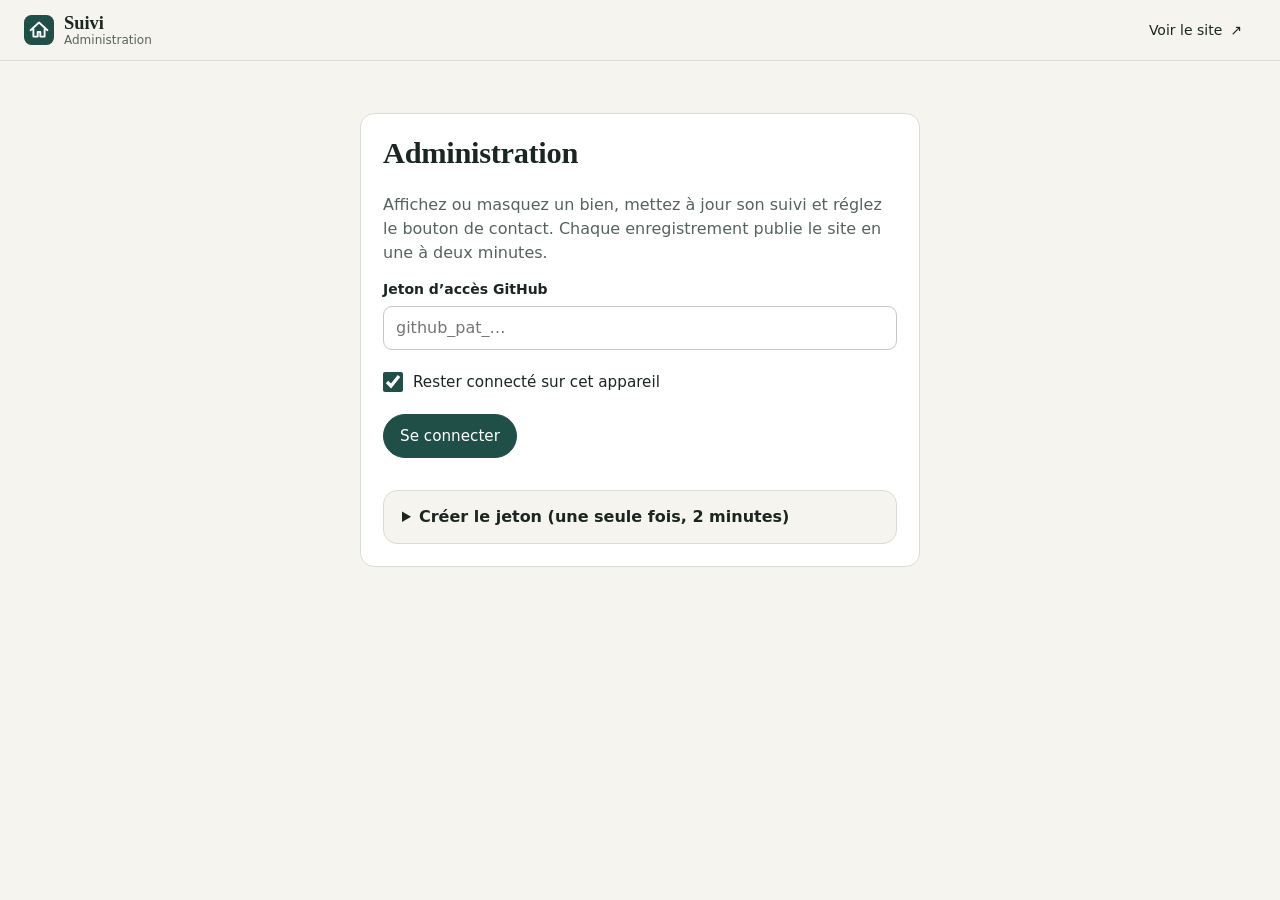
==== admin/index.html @ d8e326e4 "Refondre le comparateur : galerie, fiches partageables, plan, suivi et administration - Photos sorti" ====
<!doctype html>
<html lang="fr">
<head>
<meta charset="utf-8">
<meta name="viewport" content="width=device-width, initial-scale=1, viewport-fit=cover">
<meta name="robots" content="noindex, nofollow, noarchive">
<meta name="referrer" content="no-referrer">
<meta http-equiv="Content-Security-Policy" content="default-src 'self'; script-src 'self'; connect-src 'self' https://api.github.com; style-src 'self' https://fonts.googleapis.com; font-src https://fonts.gstatic.com; img-src 'self' data:; base-uri 'none'; form-action 'none'">
<title>Suivi · Administration</title>
<meta name="theme-color" content="#1f4f46">
<link rel="icon" href="../assets/favicon.svg" type="image/svg+xml">
<link rel="preconnect" href="https://fonts.googleapis.com">
<link rel="preconnect" href="https://fonts.gstatic.com" crossorigin>
<link rel="stylesheet" href="https://fonts.googleapis.com/css2?family=Fraunces:opsz,wght@9..144,500;9..144,600&family=Inter:wght@400;500;600&display=swap">
<link rel="stylesheet" href="../assets/style.css?v=202611111314">
<link rel="stylesheet" href="../assets/admin.css?v=202611111314">
</head>
<body class="admin">
<header class="top">
  <div class="wrap top-in">
    <a class="brand" href="../" aria-label="Suivi, retour au site">
      <svg viewBox="0 0 32 32" width="30" height="30" aria-hidden="true"><rect width="32" height="32" rx="8" fill="currentColor"/><path d="M7 16.2 16 8l9 8.200M10 14.600V23h4.600v-5h2.800v5H22v-8.400" fill="none" stroke="#fff" stroke-width="2" stroke-linecap="round" stroke-linejoin="round"/></svg>
      <span><b>Suivi</b><small>Administration</small></span>
    </a>
    <a class="btn ghost small" href="../" target="_blank" rel="noopener">Voir le site <span aria-hidden="true">↗</span></a>
    <button type="button" class="btn small" id="logout" hidden>Se déconnecter</button>
  </div>
</header>

<main class="wrap a-main">
  <section id="login" class="a-card" hidden>
    <h1>Administration</h1>
    <p class="lead small">Affichez ou masquez un bien, mettez à jour son suivi et réglez le bouton de contact. Chaque enregistrement publie le site en une à deux minutes.</p>
    <form id="login-form" class="a-form">
      <label class="fld" for="token">Jeton d’accès GitHub
        <input type="password" id="token" autocomplete="off" spellcheck="false" placeholder="github_pat_…" required>
      </label>
      <label class="optline"><input type="checkbox" id="remember" checked><span>Rester connecté sur cet appareil</span></label>
      <p class="a-err" id="login-err" role="alert" hidden></p>
      <button type="submit" class="btn primary" id="login-go">Se connecter</button>
    </form>
    <details class="fold">
      <summary>Créer le jeton (une seule fois, 2 minutes)</summary>
      <div class="foldbody">
        <ol class="qlist">
          <li>Connectez-vous à GitHub avec le compte propriétaire du dépôt <b>TheNathorus/suivi</b>.</li>
          <li>Ouvrez <b>Settings</b>, <b>Developer settings</b>, <b>Personal access tokens</b>, <b>Fine-grained tokens</b>, puis <b>Generate new token</b>.</li>
          <li>Nom : « Suivi admin ». Expiration : celle que vous voulez (un an au plus).</li>
          <li><b>Repository access</b> : « Only select repositories », puis choisissez <b>suivi</b>.</li>
          <li><b>Permissions</b>, <b>Repository permissions</b>, <b>Contents</b> : « Read and write ». Rien d’autre.</li>
          <li>Générez le jeton, copiez-le et collez-le ci-dessus.</li>
        </ol>
        <p class="note">Le jeton reste dans ce navigateur et n’est envoyé qu’à GitHub. Sans lui, personne ne peut modifier le site depuis cette page. Vous pouvez le révoquer à tout moment dans GitHub.</p>
      </div>
    </details>
  </section>

  <div id="app" hidden>
    <div class="a-head">
      <div>
        <h1>Biens publiés</h1>
        <p class="lead small" id="a-sum"></p>
      </div>
      <div class="a-tools">
        <label class="vh" for="a-q">Rechercher un bien</label>
        <input type="search" id="a-q" placeholder="Rechercher un bien" autocomplete="off">
      </div>
    </div>
    <ul class="a-list" id="a-list"></ul>

    <section class="a-card" aria-labelledby="contact-t">
      <h2 id="contact-t">Bouton « Proposer une visite »</h2>
      <p class="note">Le bouton apparaît sur le site dès qu’une adresse ou un numéro est renseigné. Attention : ce contact devient public.</p>
      <div class="a-two">
        <label class="fld" for="c-email">Adresse e-mail
          <input type="email" id="c-email" autocomplete="off" placeholder="prenom@exemple.fr">
        </label>
        <label class="fld" for="c-tel">Téléphone (si pas d’e-mail)
          <input type="tel" id="c-tel" autocomplete="off" placeholder="06 00 00 00 00">
        </label>
      </div>
    </section>
  </div>
</main>

<div class="cbar a-save" id="savebar" hidden>
  <div class="wrap cbar-in">
    <p id="save-msg" aria-live="polite"></p>
    <div class="cbar-act">
      <button type="button" class="btn ghost small" id="cancel">Annuler</button>
      <button type="button" class="btn primary" id="save">Publier</button>
    </div>
  </div>
</div>
<div class="toast" id="toast" role="status" hidden></div>

<script src="../assets/data.js?v=202611111314"></script>
<script src="../assets/admin.js?v=202611111314"></script>
</body>
</html>
---- assets/style.css ----
/* Suivi : feuille de style. Mobile d'abord, panneau de filtres en colonne à partir de 961 px. */
:root{
  --bg:#f6f4ef;--surface:#fff;--surface2:#eef1ec;--fg:#1b2622;--muted:#56635d;--line:#d9ddd6;--line2:#c3c9c1;
  --accent:#1f4f46;--accent-h:#17403a;--accent-fg:#fff;--accent-soft:#dfece7;
  --ok:#17653d;--ok-bg:#dff1e5;--chk:#7a4d05;--chk-bg:#fbeecb;--no:#9b2f27;--no-bg:#f8dfdc;
  --shadow:0 1px 2px rgba(20,40,32,.06),0 8px 24px rgba(20,40,32,.08);--shadow-lg:0 20px 60px rgba(15,30,25,.28);
  --r:14px;--r-s:9px;--top:60px;
  --fh:'Fraunces',Georgia,'Times New Roman',serif;--fb:'Inter',system-ui,-apple-system,'Segoe UI',Roboto,sans-serif;
}
@media (prefers-color-scheme:dark){:root{
  --bg:#111815;--surface:#1a2420;--surface2:#222e29;--fg:#e6ece8;--muted:#9fada6;--line:#2e3a35;--line2:#3d4b45;
  --accent:#7cc9b8;--accent-h:#93d6c7;--accent-fg:#0d1a16;--accent-soft:#1d362f;
  --ok:#74d69d;--ok-bg:#1b3a29;--chk:#f0c35a;--chk-bg:#3a2f13;--no:#f39289;--no-bg:#3f201d;
  --shadow:0 1px 2px rgba(0,0,0,.3),0 8px 24px rgba(0,0,0,.35);--shadow-lg:0 20px 60px rgba(0,0,0,.6);color-scheme:dark}}
*,*::before,*::after{box-sizing:border-box}
[hidden]{display:none!important}
html{-webkit-text-size-adjust:100%;scroll-behavior:smooth;scroll-padding-top:calc(var(--top) + 12px)}
body{margin:0;background:var(--bg);color:var(--fg);font:400 16px/1.5 var(--fb);-webkit-font-smoothing:antialiased}
body.modal{overflow:hidden}
body.has-cbar{padding-bottom:88px}
h1,h2,h3,h4,p,ul,ol,dl,dd,figure{margin:0}
ul,ol{padding:0;list-style:none}
img{display:block;max-width:100%}
a{color:var(--accent)}
button,input,select,textarea{font:inherit;color:inherit}
h1,h2{font-family:var(--fh);font-weight:600;letter-spacing:-.01em;line-height:1.15}
h1{font-size:clamp(1.75rem,1.1rem + 2.6vw,2.75rem)}
h2{font-size:clamp(1.4rem,1.1rem + 1.2vw,1.9rem)}
h3{font-size:1.05rem;font-weight:600;line-height:1.3}
.wrap{width:100%;max-width:1320px;margin:0 auto;padding:0 16px}
.vh{position:absolute!important;width:1px;height:1px;overflow:hidden;clip:rect(0 0 0 0);white-space:nowrap}
.muted{color:var(--muted)}
.note{font-size:.875rem;color:var(--muted);max-width:75ch}
.skip{position:absolute;left:8px;top:-60px;z-index:100;background:var(--accent);color:var(--accent-fg);padding:10px 14px;border-radius:8px}
.skip:focus{top:8px}
:focus-visible{outline:3px solid var(--accent);outline-offset:2px;border-radius:6px}
@media (prefers-reduced-motion:reduce){html{scroll-behavior:auto}*{transition:none!important;animation:none!important}}

/* boutons et champs */
.btn{display:inline-flex;align-items:center;justify-content:center;gap:8px;min-height:44px;padding:0 16px;border:1px solid var(--line2);border-radius:999px;background:var(--surface);color:var(--fg);font-weight:500;font-size:.95rem;text-decoration:none;cursor:pointer;white-space:nowrap;transition:background .15s,border-color .15s}
.btn:hover{border-color:var(--accent);background:var(--accent-soft)}
.btn.primary{background:var(--accent);border-color:var(--accent);color:var(--accent-fg)}
.btn.primary:hover{background:var(--accent-h);border-color:var(--accent-h)}
.btn.ghost{border-color:transparent;background:transparent}
.btn.ghost:hover{background:var(--surface2)}
.btn.small{min-height:38px;padding:0 13px;font-size:.875rem}
.btn:disabled{opacity:.45;cursor:not-allowed}
.btn[aria-pressed="true"]{background:var(--accent-soft);border-color:var(--accent);color:var(--accent)}
.badge{display:inline-grid;place-items:center;min-width:20px;height:20px;padding:0 6px;border-radius:999px;background:var(--accent);color:var(--accent-fg);font-size:.75rem;font-weight:600}
.link{background:none;border:0;padding:6px 4px;color:var(--accent);text-decoration:underline;cursor:pointer;font-size:.875rem}
select,input[type=search],input[type=text],input[type=email],input[type=tel],input[type=password],textarea{width:100%;min-height:44px;padding:9px 12px;border:1px solid var(--line2);border-radius:var(--r-s);background:var(--surface)}
select{appearance:none;padding-right:34px;background-image:url("data:image/svg+xml,%3Csvg xmlns='http://www.w3.org/2000/svg' width='12' height='8'%3E%3Cpath d='M1 1.5 6 6.500l5-5' fill='none' stroke='%2356635d' stroke-width='1.800' stroke-linecap='round'/%3E%3C/svg%3E");background-repeat:no-repeat;background-position:right 12px center}
input[type=range]{width:100%;accent-color:var(--accent);min-height:32px}
input[type=checkbox]{width:20px;height:20px;accent-color:var(--accent);flex:none;margin:0}

/* en-tête */
.top{position:sticky;top:0;z-index:30;background:color-mix(in srgb,var(--bg) 88%,transparent);backdrop-filter:blur(10px);border-bottom:1px solid var(--line)}
.top-in{display:flex;align-items:center;gap:16px;height:var(--top)}
.brand{display:flex;align-items:center;gap:10px;color:var(--accent);text-decoration:none;margin-right:auto}
.brand span{display:flex;flex-direction:column;line-height:1.15;color:var(--fg)}
.brand b{font-family:var(--fh);font-size:1.15rem;font-weight:600}
.brand small{font-size:.75rem;color:var(--muted)}
.nav{display:none;gap:4px}
.nav a{padding:10px 12px;border-radius:999px;color:var(--fg);text-decoration:none;font-size:.95rem}
.nav a:hover{background:var(--surface2)}
.top .btn{min-height:40px}

/* accroche */
.hero{padding:28px 0 22px}
.eyebrow{font-size:.8rem;letter-spacing:.06em;text-transform:uppercase;color:var(--muted);font-weight:600;margin-bottom:10px}
.lead{margin-top:12px;max-width:62ch;color:var(--muted);font-size:1.05rem}
.lead.small{font-size:1rem;margin-top:8px}
.stats{display:flex;flex-wrap:wrap;gap:8px;margin-top:18px}
.stats li{padding:7px 14px;border:1px solid var(--line);border-radius:999px;background:var(--surface);font-size:.9rem;color:var(--muted)}
.stats b{color:var(--fg);font-weight:600}

/* mise en page biens */
.layout{display:block;padding-bottom:40px}
.rbar{position:sticky;top:var(--top);z-index:20;display:flex;flex-wrap:wrap;align-items:center;gap:10px;padding:10px 0;background:var(--bg);border-bottom:1px solid var(--line)}
.count{font-size:.95rem;color:var(--muted);margin-right:auto}
.count b{color:var(--fg);font-size:1.05rem}
.rbar-tools{display:contents}
.rbar #f-open{order:1}.rbar .sort{order:1}.rbar .count{order:2}.rbar .seg{order:2}
.rbar .btn{min-height:42px}
.sort{flex:1;min-width:150px}
.sort select{min-height:42px;border-radius:999px;padding-left:14px}
.seg{display:inline-flex;border:1px solid var(--line2);border-radius:999px;background:var(--surface);padding:3px;flex:none}
.seg button{border:0;background:transparent;border-radius:999px;min-height:36px;padding:0 13px;font-size:.875rem;font-weight:500;cursor:pointer;color:var(--muted)}
.seg button[aria-pressed="true"]{background:var(--accent);color:var(--accent-fg)}
.active{display:flex;flex-wrap:wrap;gap:6px;padding:12px 0 0;align-items:center}
.tag{display:inline-flex;align-items:center;gap:8px;min-height:34px;padding:0 10px 0 12px;border:1px solid var(--accent);border-radius:999px;background:var(--accent-soft);color:var(--accent);font-size:.85rem;font-weight:500;cursor:pointer}
.tag span{font-size:.7rem}
#out{padding-top:16px}
.empty{padding:40px 20px;text-align:center;border:1px dashed var(--line2);border-radius:var(--r);color:var(--muted);display:grid;gap:10px;justify-items:center}
.empty b{color:var(--fg)}

/* filtres : tiroir sur mobile */
.filters{position:fixed;inset:auto 0 0 0;z-index:60;max-height:88dvh;display:flex;flex-direction:column;background:var(--surface);border-radius:20px 20px 0 0;box-shadow:var(--shadow-lg);transform:translateY(105%);visibility:hidden;transition:transform .25s ease,visibility .25s}
.filters.open{transform:none;visibility:visible}
.scrim{position:fixed;inset:0;z-index:55;background:rgba(10,20,16,.5)}
.f-head{display:flex;align-items:center;justify-content:space-between;padding:14px 16px 10px;border-bottom:1px solid var(--line)}
.f-head h3{font-family:var(--fh);font-size:1.25rem}
.f-body{display:grid;gap:16px;padding:16px;overflow:auto;overscroll-behavior:contain}
.f-foot{display:flex;gap:10px;padding:12px 16px calc(12px + env(safe-area-inset-bottom));border-top:1px solid var(--line)}
.f-foot .btn.primary{flex:1}
.fld{display:grid;gap:6px;font-size:.875rem;font-weight:600}
.fld-top{display:flex;justify-content:space-between;align-items:baseline}
.fld output{font-weight:600;color:var(--accent)}
.fld>select,.fld>input{font-weight:400;font-size:1rem}
.fld-row{display:grid;grid-template-columns:1fr 1fr;gap:10px}
.checks{border:0;padding:0;margin:0;display:grid;gap:2px}
.checks legend{font-size:.875rem;font-weight:600;padding:0;margin-bottom:4px}
.checks label,.optline{display:flex;align-items:center;gap:10px;min-height:40px;font-size:.95rem;cursor:pointer}

/* cartes */
.cards{display:grid;grid-template-columns:1fr;gap:18px}
.card{background:var(--surface);border:1px solid var(--line);border-radius:var(--r);overflow:hidden;display:flex;flex-direction:column;box-shadow:var(--shadow);transition:border-color .15s}
.card.sel{border-color:var(--accent);box-shadow:0 0 0 2px var(--accent),var(--shadow)}
.card.off .car-slide img{filter:grayscale(1);opacity:.55}
.card.off .chead h3,.card.off .cprice b{color:var(--muted)}
.car{position:relative;aspect-ratio:3/2;background:var(--surface2);flex:none;width:100%}
.car-track{position:absolute;inset:0;display:flex;overflow-x:auto;scroll-snap-type:x mandatory;scrollbar-width:none;overscroll-behavior-x:contain}
.car-track::-webkit-scrollbar{display:none}
.car-slide{flex:0 0 100%;scroll-snap-align:start;height:100%}
.car-slide img{width:100%;height:100%;object-fit:cover}
.car-nav{position:absolute;top:50%;transform:translateY(-50%);width:38px;height:38px;border-radius:50%;border:0;background:rgba(255,255,255,.92);color:#1b2622;font-size:1.4rem;line-height:1;cursor:pointer;display:grid;place-items:center;box-shadow:0 2px 8px rgba(0,0,0,.25);padding:0 0 3px}
.car-nav.prev{left:10px}.car-nav.next{right:10px}
.car-nav[hidden]{display:none}
.car-dots{position:absolute;left:0;right:0;bottom:10px;display:flex;justify-content:center;gap:6px;pointer-events:none}
.car-dots i{width:7px;height:7px;border-radius:50%;background:rgba(255,255,255,.55);box-shadow:0 0 2px rgba(0,0,0,.4)}
.car-dots i.on{background:#fff}
.car-top{position:absolute;left:10px;right:10px;top:10px;display:flex;justify-content:space-between;align-items:flex-start;pointer-events:none}
.pill{background:rgba(255,255,255,.95);color:#1b2622;border-radius:999px;padding:4px 10px;font-size:.8rem;font-weight:500;box-shadow:0 1px 4px rgba(0,0,0,.2)}
.pill b{font-size:.95rem;font-weight:700;color:#1f4f46}
.statut{display:inline-flex;align-items:center;gap:6px;border-radius:999px;padding:4px 10px;font-size:.78rem;font-weight:600;background:#fff;color:#1b2622;box-shadow:0 1px 4px rgba(0,0,0,.2);white-space:nowrap}
.statut::before{content:"";width:8px;height:8px;border-radius:50%;background:#7b8a84}
.s-questions::before{background:#c98a0b}.s-visite::before{background:#2a6fdb}.s-vu::before{background:#17803f}.s-ecarte::before{background:#b3362c}
td .statut,.f-meta .statut,.cmpt .statut{box-shadow:none;border:1px solid var(--line2);background:var(--surface);color:var(--fg)}
.cbody{display:flex;flex-direction:column;gap:12px;padding:16px;flex:1}
.chead{display:flex;justify-content:space-between;gap:12px;align-items:flex-start}
.chead h3{font-family:var(--fh);font-size:1.3rem;font-weight:600}
.chead h3 a{color:inherit;text-decoration:none}
.chead h3 a:hover{text-decoration:underline}
.ctype{font-size:.85rem;color:var(--muted);margin-top:2px}
.cprice{text-align:right;flex:none}
.cprice b{display:block;font-size:1.25rem;font-weight:600;white-space:nowrap}
.cprice span{font-size:.8rem;color:var(--muted);white-space:nowrap}
.cfacts{display:flex;flex-wrap:wrap;align-items:center;gap:6px 14px;font-size:.95rem;font-weight:500}
.cnotes{font-size:.9rem;color:var(--muted);display:-webkit-box;-webkit-line-clamp:2;-webkit-box-orient:vertical;overflow:hidden}
.cact{display:flex;align-items:center;justify-content:space-between;gap:10px;margin-top:auto;padding-top:4px}
.cmp{display:inline-flex;align-items:center;gap:8px;min-height:44px;padding:0 4px;font-size:.9rem;font-weight:500;cursor:pointer}

/* pastilles */
.chips{display:flex;flex-wrap:wrap;gap:6px}
.chip{display:inline-flex;align-items:center;gap:6px;padding:3px 9px;border-radius:7px;font-size:.8rem;font-weight:500;line-height:1.35}
.chip .sym{font-weight:700;font-size:.75rem}
.chip.ok{background:var(--ok-bg);color:var(--ok)}.chip.chk{background:var(--chk-bg);color:var(--chk)}.chip.no{background:var(--no-bg);color:var(--no)}
.dpe{display:inline-block;padding:2px 9px 2px 8px;border-radius:5px 12px 12px 5px;font-size:.78rem;font-weight:700;color:#10231c;white-space:nowrap}
.dpe-A{background:#00a06d;color:#fff}.dpe-B{background:#50b053}.dpe-C{background:#a5cc74}.dpe-D{background:#f4e70f}.dpe-E{background:#f0b50f}.dpe-F{background:#eb8235}.dpe-G{background:#d7221f;color:#fff}

/* tableau */
.tablewrap,.cmpwrap{overflow:auto;border:1px solid var(--line);border-radius:var(--r);background:var(--surface);-webkit-overflow-scrolling:touch}
table{border-collapse:collapse;width:100%;font-size:.9rem}
.tablewrap th,.tablewrap td{padding:11px 12px;text-align:left;border-bottom:1px solid var(--line);white-space:nowrap;vertical-align:middle}
.tablewrap thead th{position:sticky;top:0;background:var(--surface2);font-size:.75rem;text-transform:uppercase;letter-spacing:.05em;color:var(--muted);z-index:2}
.tablewrap thead button{all:unset;cursor:pointer;font:inherit;letter-spacing:inherit;text-transform:inherit;color:inherit;padding:6px 0}
.tablewrap thead th[aria-sort] button{color:var(--fg)}
.tablewrap tbody tr:last-child>*{border-bottom:0}
.tablewrap tbody tr:hover>*{background:var(--surface2)}
.tablewrap .name{position:sticky;left:0;background:var(--surface);z-index:1;font-weight:600;box-shadow:1px 0 0 var(--line)}
.tablewrap tr.off td,.tablewrap tr.off .name a{color:var(--muted)}
.num{text-align:right!important;font-variant-numeric:tabular-nums}
.ctr{text-align:center!important}

/* plan */
.mapwrap{display:grid;gap:12px}
#map{height:min(68vh,620px);min-height:380px;border:1px solid var(--line);border-radius:var(--r);background:var(--surface2);z-index:0}
.pin{display:grid;place-items:center;width:34px;height:34px;border-radius:50%;background:#1f4f46;color:#fff;font:700 15px/1 var(--fb);border:3px solid #fff;box-shadow:0 2px 8px rgba(0,0,0,.35)}
.poi{display:grid;place-items:center;width:26px;height:26px;border-radius:7px;background:#fff;color:#1b2622;border:2px solid #1b2622;box-shadow:0 1px 5px rgba(0,0,0,.3)}
.poi.aeroport{border-color:#2a4fa8;color:#2a4fa8}
.maplegend{display:flex;flex-wrap:wrap;gap:8px 20px;font-size:.875rem;color:var(--muted)}
.maplegend li{display:flex;align-items:center;gap:8px}
.maplegend .pin{width:24px;height:24px;font-size:12px;border-width:2px}
.mpop h4{font:600 1rem var(--fh);margin-bottom:6px}
.mpop li+li{border-top:1px solid #e3e6e1}
.leaflet-container .mpop a{display:block;padding:7px 0;color:#1b2622;text-decoration:none;font:400 13px/1.4 var(--fb)}
.mpop a span{color:#56635d}
.mpop a:hover b{text-decoration:underline}
.leaflet-container{font-family:var(--fb)}

/* sections */
.band{background:var(--surface);border-block:1px solid var(--line);padding:44px 0}
.sec{padding:44px 16px}
.sec-head{display:flex;justify-content:space-between;align-items:flex-start;gap:16px;flex-wrap:wrap;margin-bottom:14px}
.grid3{display:grid;gap:14px;margin-top:22px}
.panel{border:1px solid var(--line);border-radius:var(--r);padding:18px;background:var(--bg)}
.panel h3{margin-bottom:10px}
.panel li{position:relative;padding:5px 0 5px 20px;font-size:.95rem}
.panel li::before{content:"";position:absolute;left:3px;top:.85em;width:7px;height:7px;border-radius:50%;background:var(--accent)}
.panel.warn{margin-top:14px;background:var(--no-bg);border-color:transparent}
.panel.warn li::before{background:var(--no)}
.band .note{margin-top:14px}
.fold{margin-top:18px;border:1px solid var(--line);border-radius:var(--r);background:var(--bg)}
.fold summary{cursor:pointer;padding:14px 18px;font-weight:600;min-height:48px}
.foldbody{padding:4px 18px 18px;display:grid;gap:16px}
.weights{display:grid;gap:8px;max-width:560px}
.weights li{display:grid;grid-template-columns:1fr auto;gap:2px 12px;font-size:.9rem}
.weights b{font-variant-numeric:tabular-nums}
.weights i{grid-column:1/-1;height:5px;border-radius:3px;background:var(--accent)}
.legend{display:flex;flex-wrap:wrap;gap:8px}
.gq{counter-reset:q;display:grid;gap:10px;max-width:900px}
.gq li{counter-increment:q;position:relative;padding:12px 14px 12px 50px;border:1px solid var(--line);border-radius:var(--r-s);background:var(--surface);font-size:.95rem}
.gq li::before{content:counter(q);position:absolute;left:14px;top:11px;width:26px;height:26px;border-radius:50%;background:var(--accent-soft);color:var(--accent);font-weight:600;font-size:.85rem;display:grid;place-items:center}
.foot{border-top:1px solid var(--line);padding:26px 0 34px;color:var(--muted);font-size:.85rem}
.foot p{max-width:90ch}.foot p+p{margin-top:8px}

/* barre de comparaison */
.cbar{position:fixed;left:0;right:0;bottom:0;z-index:40;background:var(--surface);border-top:1px solid var(--line2);box-shadow:0 -8px 30px rgba(15,30,25,.14);padding:10px 0 calc(10px + env(safe-area-inset-bottom))}
.cbar-in{display:flex;align-items:center;gap:12px;flex-wrap:wrap}
.cbar-sel{display:flex;gap:8px;overflow-x:auto;flex:1;min-width:0;scrollbar-width:none;align-items:center}
.csel{display:inline-flex;align-items:center;gap:8px;flex:none;border:1px solid var(--line);border-radius:10px;padding:4px 4px 4px 4px;background:var(--bg);font-size:.85rem;font-weight:500}
.csel img{width:44px;height:33px;object-fit:cover;border-radius:6px}
.csel span{max-width:120px;overflow:hidden;text-overflow:ellipsis;white-space:nowrap}
.csel button{border:0;background:none;width:32px;height:32px;border-radius:50%;cursor:pointer;color:var(--muted)}
.csel button:hover{background:var(--surface2)}
.chint{font-size:.85rem;color:var(--muted);flex:none}
.cbar-act{display:flex;gap:6px;margin-left:auto}
.cbar-act #c-send,.cbar-act #c-print{display:none}

/* dialogues */
dialog{border:0;padding:0;color:var(--fg);background:var(--surface)}
dialog::backdrop{background:rgba(10,20,16,.6)}
.dlg{width:100%;max-width:none;height:100dvh;max-height:none;margin:0}
.dh{position:sticky;top:0;z-index:5;display:flex;align-items:center;justify-content:space-between;gap:8px;padding:8px 10px;background:var(--surface);border-bottom:1px solid var(--line)}
.dh h2{font-size:1.2rem;padding-left:6px}
.dh-nav{display:flex;align-items:center;gap:2px}
.dh .x{width:40px;padding:0;font-size:1rem}
.db{padding:16px;display:grid;gap:14px}
.fb{display:grid;gap:20px;padding:0 0 28px}
.fg{min-width:0}
.gal{position:relative;background:#0f1614;aspect-ratio:3/2}
.gal-main{all:unset;display:block;width:100%;height:100%;cursor:zoom-in}
.gal-main:focus-visible{outline:3px solid var(--accent);outline-offset:-3px}
.gal-main img{width:100%;height:100%;object-fit:contain}
.gal-count,.gal-zoom{position:absolute;bottom:10px;background:rgba(15,22,20,.72);color:#fff;border-radius:999px;padding:4px 11px;font-size:.8rem;pointer-events:none}
.gal-count{left:10px}.gal-zoom{right:10px}
.gal-thumbs{display:flex;gap:6px;overflow-x:auto;padding:8px 16px 2px;scrollbar-width:thin}
.gal-thumbs button{flex:none;padding:0;border:2px solid transparent;border-radius:8px;overflow:hidden;background:none;cursor:pointer;opacity:.7}
.gal-thumbs button[aria-current]{border-color:var(--accent);opacity:1}
.gal-thumbs img{width:84px;height:56px;object-fit:cover}
.fs,.fm{padding:0 16px}
.fs{display:grid;gap:12px;align-content:start}
.f-meta{display:flex;flex-wrap:wrap;align-items:center;gap:10px;font-size:.85rem}
.fs h2{font-size:1.8rem}
.f-suivi{padding:10px 12px;border-left:3px solid var(--accent);background:var(--accent-soft);border-radius:0 8px 8px 0;font-size:.95rem}
.f-price{display:flex;align-items:baseline;gap:12px;margin-top:4px}
.f-price b{font-size:1.9rem;font-weight:600;letter-spacing:-.01em}
.f-price span{color:var(--muted)}
.dvf{font-size:.9rem;line-height:1.5}
.dvf p{font-size:.8rem;margin-top:4px}
.delta{display:inline-block;padding:1px 8px;border-radius:6px;font-weight:600}
.delta.up{background:var(--chk-bg);color:var(--chk)}.delta.down{background:var(--ok-bg);color:var(--ok)}.delta.eq{background:var(--surface2)}
.f-score{display:flex;align-items:center;gap:8px;padding:12px 14px;border:1px solid var(--line);border-radius:var(--r-s)}
.f-score b{font-size:1.4rem;font-weight:700;color:var(--accent)}
.f-score .bar{flex:1;height:8px;border-radius:4px;background:var(--surface2);overflow:hidden;margin:0 6px}
.f-score .bar i{display:block;height:100%;background:var(--accent);border-radius:4px}
.f-score .rk{font-size:.85rem;color:var(--muted);white-space:nowrap}
.f-act{display:grid;gap:8px;margin-top:4px}
.f-act .btn{width:100%}
.f-act2{display:flex;flex-wrap:wrap;gap:4px;justify-content:center}
.f-act2 .btn{width:auto;text-decoration:underline;text-underline-offset:3px}
.fm{display:grid;gap:26px}
.fm h3{font-family:var(--fh);font-size:1.25rem;margin-bottom:12px}
.fm .sec-head{margin-bottom:0;align-items:center}
.fm .sec-head h3{margin-bottom:12px}
.facts{display:grid;grid-template-columns:repeat(2,1fr);gap:8px}
.facts div{padding:10px 12px;border-radius:var(--r-s);background:var(--surface2)}
.facts dt{font-size:.72rem;text-transform:uppercase;letter-spacing:.05em;color:var(--muted)}
.facts dd{font-weight:600;margin-top:2px}
.dperow{display:flex;align-items:center;gap:14px;flex-wrap:wrap;margin-top:14px;font-size:.9rem;color:var(--muted)}
.dpescale{display:flex;align-items:center;gap:3px}
.dpescale li{width:30px;height:26px;display:grid;place-items:center;border-radius:4px;font-size:.8rem;font-weight:700;color:#10231c;opacity:.38}
.dpescale li.dpe-A,.dpescale li.dpe-G{color:#fff}
.dpescale li.on{opacity:1;width:40px;height:36px;font-size:1.05rem;border-radius:6px;box-shadow:0 0 0 2px var(--surface),0 0 0 4px var(--fg)}
.f-notes{margin-top:14px}
.qlist{list-style:decimal;padding-left:22px;display:grid;gap:8px}
.fm .note{margin-top:12px}
.narrow textarea{min-height:260px;font-size:.9rem;line-height:1.5;resize:vertical}
.send-act,.dacts{display:flex;flex-wrap:wrap;gap:8px}
/* comparaison */
.cmpt{min-width:calc(120px + var(--n)*210px);table-layout:fixed}
.cmpt th,.cmpt td{padding:10px 12px;border-bottom:1px solid var(--line);text-align:left;vertical-align:top;font-size:.9rem}
.cmpt tbody th,.cmpt thead td{width:120px;position:sticky;left:0;background:var(--surface);z-index:1;font-size:.75rem;text-transform:uppercase;letter-spacing:.05em;color:var(--muted);font-weight:600;box-shadow:1px 0 0 var(--line)}
.cmpt thead th a{display:grid;gap:8px;color:inherit;text-decoration:none;font:600 1.1rem var(--fh);margin-bottom:8px}
.cmpt thead img{width:100%;aspect-ratio:3/2;object-fit:cover;border-radius:8px}
.cmpt td.best{background:var(--ok-bg);font-weight:600}
.cmpt .txt{font-size:.85rem;color:var(--muted)}
.cmpt .qlist{padding-left:16px}
/* plein écran */
.box{width:100vw;height:100dvh;max-width:none;max-height:none;margin:0;background:#080c0b}
.box[open]{display:grid;place-items:center}
.box img{max-width:100vw;max-height:100dvh;object-fit:contain}
.box-x,.box-nav{position:absolute;border:0;border-radius:50%;background:rgba(255,255,255,.14);color:#fff;cursor:pointer;display:grid;place-items:center}
.box-x{top:14px;right:14px;width:46px;height:46px;font-size:1.1rem}
.box-nav{top:50%;transform:translateY(-50%);width:50px;height:50px;font-size:1.8rem;padding:0 0 4px}
.box-nav.prev{left:12px}.box-nav.next{right:12px}
.box-x:hover,.box-nav:hover{background:rgba(255,255,255,.28)}
.box :focus-visible{outline-color:#fff}
.box-count{position:absolute;left:0;right:0;bottom:16px;text-align:center;color:#fff;font-size:.9rem;pointer-events:none;text-shadow:0 1px 3px #000}
.toast{position:fixed;left:50%;bottom:104px;transform:translateX(-50%);z-index:200;background:#17211e;color:#fff;padding:11px 18px;border-radius:999px;font-size:.9rem;box-shadow:var(--shadow-lg);max-width:calc(100vw - 32px);text-align:center}
#print{display:none}

/* à partir de 640 px */
@media (min-width:640px){
  .wrap{padding:0 24px}.sec{padding:56px 24px}
  .cards{grid-template-columns:repeat(2,1fr)}
  .nav{display:flex}
  .rbar-tools{display:flex;align-items:center;gap:8px}.sort{flex:none}.rbar .count{order:0}
  .grid3{grid-template-columns:repeat(3,1fr)}
  .panel.warn .cols{columns:2;column-gap:28px}.panel.warn li{break-inside:avoid}
  .facts{grid-template-columns:repeat(3,1fr)}
  .cbar-act #c-send,.cbar-act #c-print{display:inline-flex}
  .dlg{width:min(1180px,calc(100vw - 48px));height:auto;max-height:calc(100dvh - 48px);margin:auto;border-radius:18px;box-shadow:var(--shadow-lg)}
  .dlg.narrow{width:min(640px,calc(100vw - 48px))}
  .dlg.wide{width:min(1240px,calc(100vw - 48px))}
  .dh{padding:10px 14px;border-radius:18px 18px 0 0}
  .db{padding:20px 24px 26px}
  .fb{padding:20px 24px 30px}
  .gal{border-radius:12px;overflow:hidden}
  .gal-thumbs{padding:8px 0 2px}
  .fs,.fm{padding:0}
}
@media (max-width:639px){
  .dh .back span,.dh-nav a span{display:none}
  .brand small{display:none}
  .csel span{display:none}.csel{padding:3px}
  .seg button{padding:0 11px}
}
/* à partir de 961 px : filtres en colonne, fiche en deux colonnes */
@media (min-width:961px){
  .hero{padding:44px 0 30px}
  .layout{display:grid;grid-template-columns:280px minmax(0,1fr);gap:28px;align-items:start}
  .filters{position:sticky;top:calc(var(--top) + 16px);inset:auto;z-index:1;max-height:calc(100dvh - var(--top) - 32px);transform:none;visibility:visible;border:1px solid var(--line);border-radius:var(--r);box-shadow:none;transition:none}
  .f-head{padding:14px 18px 10px}.f-head .btn{display:none}
  .f-body{padding:16px 18px}
  .f-foot{padding:10px 18px 14px}.f-foot .btn.primary{display:none}.f-foot .btn.ghost{width:100%;border-color:var(--line2)}
  #f-open{display:none}
  .rbar{padding:12px 0}
  .fb{grid-template-columns:minmax(0,1.55fr) minmax(300px,1fr);grid-template-areas:"g s" "m s";gap:22px 30px}
  .fg{grid-area:g}.fs{grid-area:s;position:sticky;top:70px}.fm{grid-area:m}
  .car-nav{opacity:0;transition:opacity .15s}
  .card:hover .car-nav,.car-nav:focus-visible,.gal .car-nav{opacity:1}
}
@media (min-width:1240px){.cards{grid-template-columns:repeat(3,1fr)}}
@media (hover:none){.card .car-nav{display:none}}

/* impression : une fiche par page */
@media print{
  @page{margin:14mm}
  body{background:#fff;color:#000;padding:0!important;font-size:10.5pt}
  body>*:not(#print){display:none!important}
  #print{display:block}
  #print:empty::before{content:"Choisissez un bien, puis utilisez le bouton Imprimer de sa fiche."}
  .sheet{break-after:page;font-family:var(--fb)}
  .sheet:last-child{break-after:auto}
  .sheet header{display:flex;justify-content:space-between;align-items:flex-end;border-bottom:2px solid #000;padding-bottom:6px;margin-bottom:10px}
  .sheet h1{font-size:20pt}.sheet h2{font:600 11pt var(--fb);margin:12px 0 5px;text-transform:uppercase;letter-spacing:.04em}
  .p-price{text-align:right}.p-price b{display:block;font-size:16pt}
  .p-photos{display:grid;grid-template-columns:repeat(3,1fr);gap:6px;margin-bottom:10px}
  .p-photos img{width:100%;aspect-ratio:3/2;object-fit:cover}
  .p-facts{margin-bottom:8px;font-size:10pt}.p-facts th,.p-facts td{border:1px solid #999;padding:4px 7px;text-align:left}.p-facts th{background:#eee;width:12%}
  .p-crit{columns:2;font-size:10pt}
  .p-q li{padding:3px 0 3px 22px;position:relative}
  .p-q li::before{content:"";position:absolute;left:0;top:6px;width:11px;height:11px;border:1.2px solid #000}
  .p-gen{columns:2;column-gap:20px;font-size:8.5pt}.p-gen li{break-inside:avoid}
  .p-lines i{display:block;height:8.5mm;border-bottom:.3mm solid #999}
  .p-facts td{white-space:nowrap}.p-facts td[colspan]{white-space:normal}
  .sheet footer{margin-top:8px;font-size:8pt;color:#444}
}
---- assets/admin.css ----
/* Suivi : administration (complète style.css) */
.a-main{padding-top:28px;padding-bottom:60px;display:grid;gap:22px;max-width:1080px}
.a-card{background:var(--surface);border:1px solid var(--line);border-radius:var(--r);padding:22px;display:grid;gap:14px}
.a-card h1{font-size:1.9rem}.a-card h2{font-size:1.3rem}
#login{max-width:560px;margin:24px auto 0;width:100%}
.a-form{display:grid;gap:12px}
.a-form .btn{justify-self:start}
.a-err{padding:10px 12px;border-radius:var(--r-s);background:var(--no-bg);color:var(--no);font-size:.9rem}
#app{display:grid;gap:22px}
.a-head{display:flex;flex-wrap:wrap;justify-content:space-between;align-items:flex-end;gap:14px}
.a-head h1{font-size:1.9rem}
.a-tools{width:100%;max-width:300px}
.a-list{display:grid;gap:10px}
.a-row{display:grid;grid-template-columns:96px minmax(0,1fr);gap:12px 14px;align-items:center;background:var(--surface);border:1px solid var(--line);border-radius:var(--r);padding:12px}
.a-row.chg{border-color:var(--accent);box-shadow:inset 4px 0 0 var(--accent)}
.a-row img{width:96px;height:64px;object-fit:cover;border-radius:8px}
.a-row.hid img,.a-row.hid .a-id{opacity:.45}
.a-id h2{font-family:var(--fh);font-size:1.15rem}
.a-id p{font-size:.85rem;color:var(--muted)}
.a-id a{font-size:.85rem}
.a-row .fld{font-weight:500;font-size:.8rem;color:var(--muted)}
.a-row .fld select,.a-row .fld input{color:var(--fg)}
.switch,.a-statut,.a-note{grid-column:1/-1}
.switch{display:inline-flex;align-items:center;gap:10px;min-height:44px;cursor:pointer;font-weight:600;justify-self:start}
.switch input{position:absolute;opacity:0;width:52px;height:30px;margin:0;cursor:pointer}
.sw{width:52px;height:30px;border-radius:999px;background:var(--line2);position:relative;transition:background .15s;flex:none}
.sw::after{content:"";position:absolute;left:3px;top:3px;width:24px;height:24px;border-radius:50%;background:#fff;box-shadow:0 1px 3px rgba(0,0,0,.3);transition:transform .15s}
.switch input:checked+.sw{background:var(--accent)}
.switch input:checked+.sw::after{transform:translateX(22px)}
.switch input:focus-visible+.sw{outline:3px solid var(--accent);outline-offset:2px}
.sw-l{min-width:62px}
.a-two{display:grid;gap:12px}
.a-save p{font-weight:600;margin-right:auto}
@media (min-width:760px){
  .a-row{grid-template-columns:96px minmax(170px,1.1fr) 130px 190px minmax(180px,1.4fr)}
  .switch,.a-statut,.a-note{grid-column:auto}
  .a-two{grid-template-columns:1fr 1fr}
}
@media (max-width:520px){.admin .top-in{gap:8px}.admin .top-in .btn.ghost{display:none}.admin .top-in .btn{padding:0 12px}}
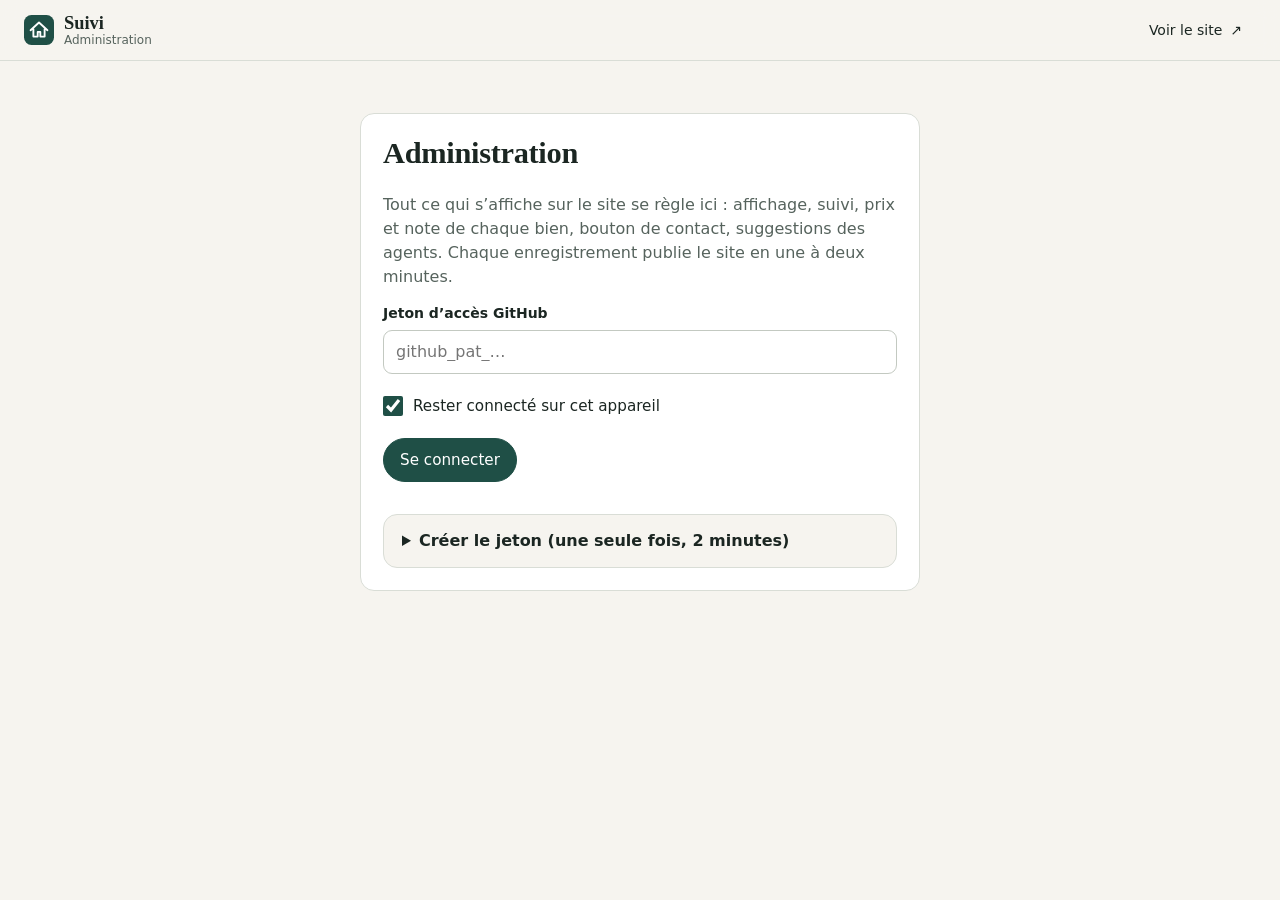
==== commit 62740316: "Suggestions des agents, prix piloté par l'admin Bouton Suggérer sur chaque carte et formulaire (case" ====
--- a/admin/index.html
+++ b/admin/index.html
@@ -5,15 +5,15 @@
 <meta name="viewport" content="width=device-width, initial-scale=1, viewport-fit=cover">
 <meta name="robots" content="noindex, nofollow, noarchive">
 <meta name="referrer" content="no-referrer">
-<meta http-equiv="Content-Security-Policy" content="default-src 'self'; script-src 'self'; connect-src 'self' https://api.github.com; style-src 'self' https://fonts.googleapis.com; font-src https://fonts.gstatic.com; img-src 'self' data:; base-uri 'none'; form-action 'none'">
+<meta http-equiv="Content-Security-Policy" content="default-src 'self'; script-src 'self'; connect-src 'self' https://api.github.com https://script.google.com https://script.googleusercontent.com; style-src 'self' https://fonts.googleapis.com; font-src https://fonts.gstatic.com; img-src 'self' data:; base-uri 'none'; form-action 'none'">
 <title>Suivi · Administration</title>
 <meta name="theme-color" content="#1f4f46">
 <link rel="icon" href="../assets/favicon.svg" type="image/svg+xml">
 <link rel="preconnect" href="https://fonts.googleapis.com">
 <link rel="preconnect" href="https://fonts.gstatic.com" crossorigin>
 <link rel="stylesheet" href="https://fonts.googleapis.com/css2?family=Fraunces:opsz,wght@9..144,500;9..144,600&family=Inter:wght@400;500;600&display=swap">
-<link rel="stylesheet" href="../assets/style.css?v=202611111314">
-<link rel="stylesheet" href="../assets/admin.css?v=202611111314">
+<link rel="stylesheet" href="../assets/style.css?v=202611131200">
+<link rel="stylesheet" href="../assets/admin.css?v=202611131200">
 </head>
 <body class="admin">
 <header class="top">
@@ -30,7 +30,7 @@
 <main class="wrap a-main">
   <section id="login" class="a-card" hidden>
     <h1>Administration</h1>
-    <p class="lead small">Affichez ou masquez un bien, mettez à jour son suivi et réglez le bouton de contact. Chaque enregistrement publie le site en une à deux minutes.</p>
+    <p class="lead small">Tout ce qui s’affiche sur le site se règle ici : affichage, suivi, prix et note de chaque bien, bouton de contact, suggestions des agents. Chaque enregistrement publie le site en une à deux minutes.</p>
     <form id="login-form" class="a-form">
       <label class="fld" for="token">Jeton d’accès GitHub
         <input type="password" id="token" autocomplete="off" spellcheck="false" placeholder="github_pat_…" required>
@@ -66,6 +66,20 @@
         <input type="search" id="a-q" placeholder="Rechercher un bien" autocomplete="off">
       </div>
     </div>
+    <section class="a-card" id="a-sug" aria-labelledby="sug-t">
+      <div class="a-head"><h2 id="sug-t">Suggestions des agents</h2><button type="button" class="btn small" id="sug-refresh">Actualiser</button></div>
+      <p class="note" id="sug-state"></p>
+      <ul class="sg-list" id="sg-list"></ul>
+      <details class="fold" id="sug-paste">
+        <summary>Coller une suggestion reçue par e-mail</summary>
+        <div class="foldbody">
+          <p class="note">Quand le formulaire n’est pas activé, la suggestion arrive par e-mail avec une ligne « SUGGESTION-SUIVI … ». Collez ici le message entier.</p>
+          <textarea id="sug-text" rows="4" placeholder="Collez le message ici"></textarea>
+          <button type="button" class="btn small" id="sug-add">Ajouter à la liste</button>
+        </div>
+      </details>
+    </section>
+
     <ul class="a-list" id="a-list"></ul>
 
     <section class="a-card" aria-labelledby="contact-t">
@@ -77,6 +91,19 @@
         </label>
         <label class="fld" for="c-tel">Téléphone (si pas d’e-mail)
           <input type="tel" id="c-tel" autocomplete="off" placeholder="06 00 00 00 00">
+        </label>
+      </div>
+    </section>
+
+    <section class="a-card" aria-labelledby="sugset-t">
+      <h2 id="sugset-t">Réglage des suggestions</h2>
+      <p class="note">Le formulaire gratuit (Google) qui reçoit les suggestions envoyées depuis les fiches. Mode d’emploi : section « Suggestions des agents » du fichier README du dépôt. Sans adresse, le bouton d’envoi prépare un e-mail.</p>
+      <div class="a-two">
+        <label class="fld" for="s-url">Adresse du formulaire (publique)
+          <input type="url" id="s-url" autocomplete="off" spellcheck="false" placeholder="https://script.google.com/macros/s/…/exec">
+        </label>
+        <label class="fld" for="s-key">Mot de passe de lecture (reste dans ce navigateur)
+          <input type="password" id="s-key" autocomplete="off" spellcheck="false">
         </label>
       </div>
     </section>
@@ -94,7 +121,7 @@
 </div>
 <div class="toast" id="toast" role="status" hidden></div>
 
-<script src="../assets/data.js?v=202611111314"></script>
-<script src="../assets/admin.js?v=202611111314"></script>
+<script src="../assets/data.js?v=202611131200"></script>
+<script src="../assets/admin.js?v=202611131200"></script>
 </body>
 </html>
--- a/assets/style.css
+++ b/assets/style.css
@@ -135,6 +135,19 @@
 .statut{display:inline-flex;align-items:center;gap:6px;border-radius:999px;padding:4px 10px;font-size:.78rem;font-weight:600;background:#fff;color:#1b2622;box-shadow:0 1px 4px rgba(0,0,0,.2);white-space:nowrap}
 .statut::before{content:"";width:8px;height:8px;border-radius:50%;background:#7b8a84}
 .s-questions::before{background:#c98a0b}.s-visite::before{background:#2a6fdb}.s-vu::before{background:#17803f}.s-ecarte::before{background:#b3362c}
+/* statuts liés à l'annonce, posés à la main ou par le robot du matin : sous compromis, puis une croix (jamais un point proche du vert) quand l'annonce n'est plus en ligne */
+.s-compromis::before{background:#c98a0b}
+.s-plusdispo::before,.s-vendue::before,.s-retiree::before{content:"\2715";width:auto;height:auto;border-radius:0;background:none;font-size:.7rem;line-height:1;font-weight:700;color:#55625c}
+.s-vendue::before{color:#9b2f27}
+@media (prefers-color-scheme:dark){td .s-plusdispo::before,td .s-retiree::before,.f-meta .s-plusdispo::before,.f-meta .s-retiree::before,.cmpt .s-plusdispo::before,.cmpt .s-retiree::before{color:#b8c4be}td .s-vendue::before,.f-meta .s-vendue::before,.cmpt .s-vendue::before{color:#ef8a80}.s-compromis::before{background:#f0c35a}}
+.annonce-l{font-size:.8rem;margin:2px 0 6px}
+.old{font-size:.8rem;font-weight:400;color:var(--muted);margin-right:6px}
+.cprice .old{display:block;margin:0}
+.f-price .old{font-size:1rem}
+.f-annonce{display:grid;gap:6px;padding:10px 12px;border:1px solid var(--line);border-radius:var(--r-s);background:var(--surface)}
+.f-annonce p{margin:0}
+.f-hist summary{cursor:pointer;font-size:.85rem;color:var(--accent);min-height:32px;display:flex;align-items:center}
+.f-hist ul{display:grid;gap:2px;font-size:.85rem;padding:4px 0 2px}
 td .statut,.f-meta .statut,.cmpt .statut{box-shadow:none;border:1px solid var(--line2);background:var(--surface);color:var(--fg)}
 .cbody{display:flex;flex-direction:column;gap:12px;padding:16px;flex:1}
 .chead{display:flex;justify-content:space-between;gap:12px;align-items:flex-start}
@@ -377,3 +390,14 @@
   .p-facts td{white-space:nowrap}.p-facts td[colspan]{white-space:normal}
   .sheet footer{margin-top:8px;font-size:8pt;color:#444}
 }
+/* suggestions des agents (fiche d'un bien) */
+.sug details{border:1px solid var(--line);border-radius:var(--r-s);background:var(--surface)}
+.sug summary{cursor:pointer;padding:12px 14px;font-weight:600;min-height:44px;display:flex;align-items:center}
+.sug-form{display:grid;gap:14px;padding:0 14px 16px}
+.sug-form .note{margin:0}
+.sug-form fieldset{border:0;padding:0;display:grid;gap:2px}
+.sug-form legend{font-size:.875rem;font-weight:600;margin-bottom:4px}
+.sug-form textarea,.sug-form input[type=text],.sug-form select{font:inherit;font-weight:400;color:var(--fg);background:var(--bg);border:1px solid var(--line2);border-radius:var(--r-s);padding:10px 12px;min-height:44px;width:100%}
+.sug-form button{justify-self:start}
+.sug-msg{font-size:.9rem;color:var(--muted);margin:0}
+.sug-msg:empty{display:none}
--- a/assets/admin.css
+++ b/assets/admin.css
@@ -20,7 +20,7 @@
 .a-id a{font-size:.85rem}
 .a-row .fld{font-weight:500;font-size:.8rem;color:var(--muted)}
 .a-row .fld select,.a-row .fld input{color:var(--fg)}
-.switch,.a-statut,.a-note{grid-column:1/-1}
+.switch,.a-statut,.a-prix,.a-note{grid-column:1/-1}
 .switch{display:inline-flex;align-items:center;gap:10px;min-height:44px;cursor:pointer;font-weight:600;justify-self:start}
 .switch input{position:absolute;opacity:0;width:52px;height:30px;margin:0;cursor:pointer}
 .sw{width:52px;height:30px;border-radius:999px;background:var(--line2);position:relative;transition:background .15s;flex:none}
@@ -29,11 +29,27 @@
 .switch input:checked+.sw::after{transform:translateX(22px)}
 .switch input:focus-visible+.sw{outline:3px solid var(--accent);outline-offset:2px}
 .sw-l{min-width:62px}
+.a-hint[hidden]{display:none}
+.a-hint{display:block;font-weight:400;font-size:.78rem;line-height:1.3;color:var(--muted);margin-top:4px}
 .a-two{display:grid;gap:12px}
 .a-save p{font-weight:600;margin-right:auto}
 @media (min-width:760px){
-  .a-row{grid-template-columns:96px minmax(170px,1.1fr) 130px 190px minmax(180px,1.4fr)}
-  .switch,.a-statut,.a-note{grid-column:auto}
+  .a-row{grid-template-columns:96px minmax(170px,1.1fr) 130px 220px 120px minmax(180px,1.4fr)}
+  .switch,.a-statut,.a-prix,.a-note{grid-column:auto}
   .a-two{grid-template-columns:1fr 1fr}
 }
 @media (max-width:520px){.admin .top-in{gap:8px}.admin .top-in .btn.ghost{display:none}.admin .top-in .btn{padding:0 12px}}
+
+/* suggestions des agents */
+.a-card textarea{font:inherit;color:var(--fg);background:var(--bg);border:1px solid var(--line2);border-radius:var(--r-s);padding:10px 12px;width:100%}
+#a-sug .a-head{align-items:center}
+.sg-list{display:grid;gap:12px}
+.sg{display:grid;gap:8px;padding:14px;border:1px solid var(--line);border-left:4px solid var(--accent);border-radius:var(--r-s);background:var(--bg)}
+.sg h3{font-family:var(--fh);font-size:1.1rem}
+.sg-meta{font-size:.85rem;color:var(--muted)}
+.sg-txt{white-space:pre-wrap;padding:8px 10px;background:var(--surface);border-radius:8px;font-size:.95rem}
+.sg-types{display:flex;flex-wrap:wrap;gap:6px;list-style:none}
+.sg-types li{font-size:.8rem;padding:2px 10px;border-radius:999px;background:var(--accent-soft)}
+.sg label.optline{min-height:36px}
+.sg .sg-note{width:100%;font:inherit;padding:8px 10px;border:1px solid var(--line2);border-radius:var(--r-s);background:var(--surface);color:var(--fg)}
+.sg-act{display:flex;flex-wrap:wrap;gap:8px}
